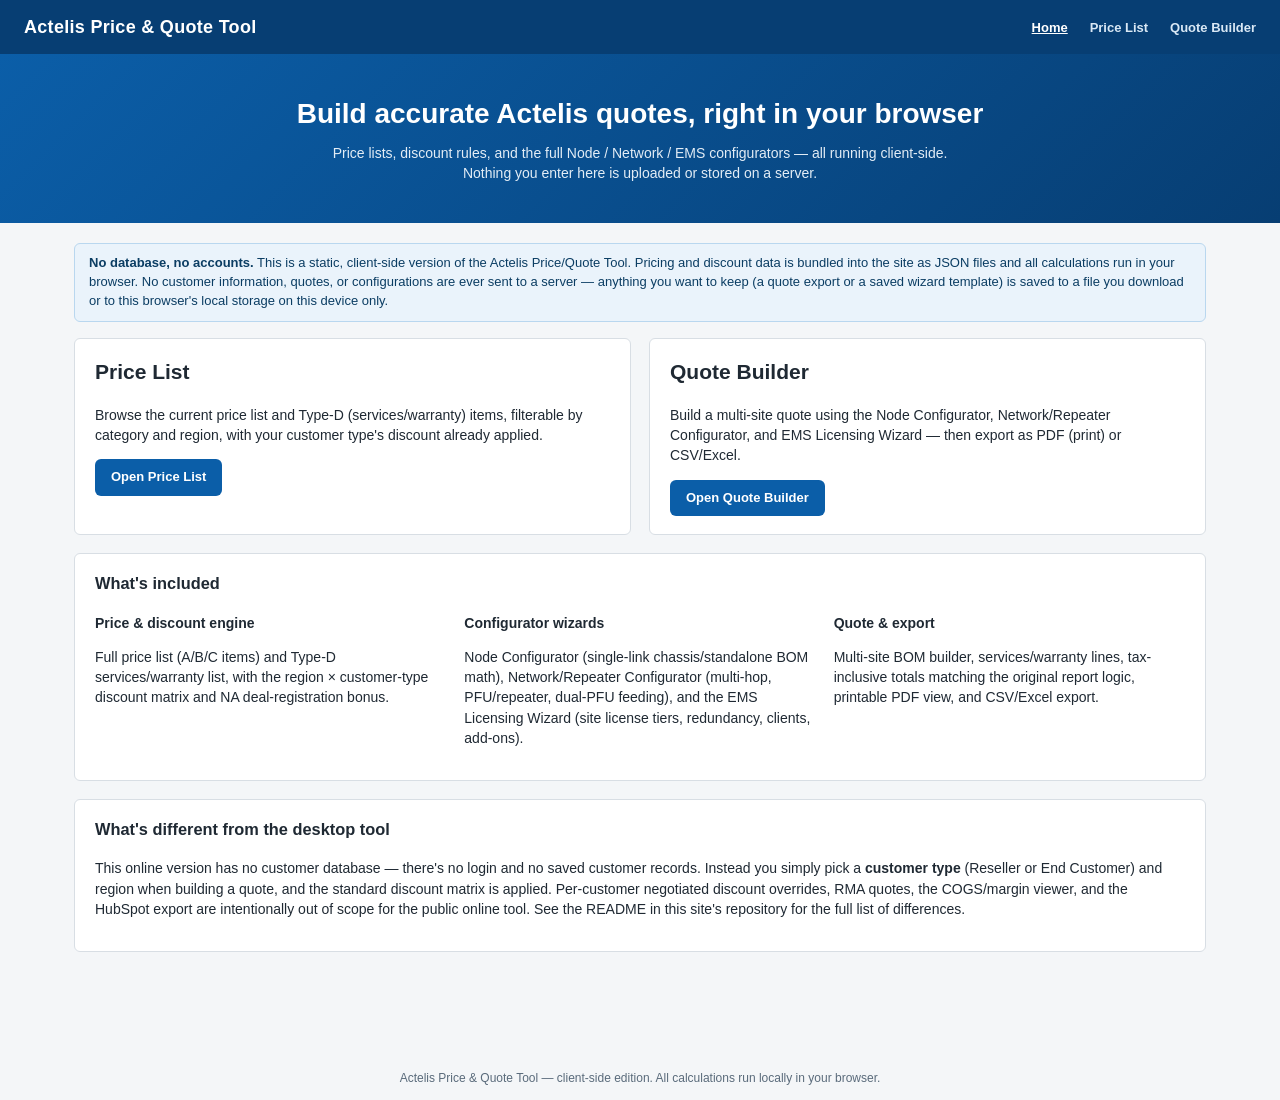
==== index.html @ 44cd61e4 "Initial commit: Actelis online price/quote tool" ====
<!DOCTYPE html>
<html lang="en">
<head>
<meta charset="UTF-8">
<meta name="viewport" content="width=device-width, initial-scale=1.0">
<title>Actelis Price &amp; Quote Tool — Online</title>
<link rel="stylesheet" href="css/style.css">
</head>
<body>

<header class="site-header">
  <a class="brand" href="index.html">Actelis Price &amp; Quote Tool</a>
  <nav>
    <a href="index.html" class="active">Home</a>
    <a href="price-list.html">Price List</a>
    <a href="quote-builder.html">Quote Builder</a>
  </nav>
</header>

<div class="hero">
  <h1>Build accurate Actelis quotes, right in your browser</h1>
  <p>Price lists, discount rules, and the full Node / Network / EMS configurators —
     all running client-side. Nothing you enter here is uploaded or stored on a server.</p>
</div>

<div class="container">

  <div class="notice info">
    <strong>No database, no accounts.</strong> This is a static, client-side version of the
    Actelis Price/Quote Tool. Pricing and discount data is bundled into the site as JSON files
    and all calculations run in your browser. No customer information, quotes, or configurations
    are ever sent to a server — anything you want to keep (a quote export or a saved wizard
    template) is saved to a file you download or to this browser's local storage on this device only.
  </div>

  <div class="grid grid-2">
    <div class="card">
      <h2>Price List</h2>
      <p>Browse the current price list and Type-D (services/warranty) items, filterable by
         category and region, with your customer type's discount already applied.</p>
      <a class="btn" href="price-list.html">Open Price List</a>
    </div>
    <div class="card">
      <h2>Quote Builder</h2>
      <p>Build a multi-site quote using the Node Configurator, Network/Repeater Configurator,
         and EMS Licensing Wizard — then export as PDF (print) or CSV/Excel.</p>
      <a class="btn" href="quote-builder.html">Open Quote Builder</a>
    </div>
  </div>

  <div class="card">
    <h3>What's included</h3>
    <div class="grid grid-3">
      <div>
        <strong>Price &amp; discount engine</strong>
        <p>Full price list (A/B/C items) and Type-D services/warranty list, with the
           region &times; customer-type discount matrix and NA deal-registration bonus.</p>
      </div>
      <div>
        <strong>Configurator wizards</strong>
        <p>Node Configurator (single-link chassis/standalone BOM math), Network/Repeater
           Configurator (multi-hop, PFU/repeater, dual-PFU feeding), and the EMS Licensing
           Wizard (site license tiers, redundancy, clients, add-ons).</p>
      </div>
      <div>
        <strong>Quote &amp; export</strong>
        <p>Multi-site BOM builder, services/warranty lines, tax-inclusive totals matching
           the original report logic, printable PDF view, and CSV/Excel export.</p>
      </div>
    </div>
  </div>

  <div class="card">
    <h3>What's different from the desktop tool</h3>
    <p>This online version has no customer database — there's no login and no saved customer
       records. Instead you simply pick a <strong>customer type</strong> (Reseller or End
       Customer) and region when building a quote, and the standard discount matrix is applied.
       Per-customer negotiated discount overrides, RMA quotes, the COGS/margin viewer, and the
       HubSpot export are intentionally out of scope for the public online tool. See the
       README in this site's repository for the full list of differences.</p>
  </div>

</div>

<p class="footer-note">Actelis Price &amp; Quote Tool — client-side edition. All calculations run locally in your browser.</p>

</body>
</html>
---- css/style.css ----
/* Actelis online Price/Quote Tool — shared styles */

:root {
  --brand: #0b5ea8;
  --brand-dark: #073e73;
  --accent: #e8720c;
  --bg: #f4f6f8;
  --panel: #ffffff;
  --border: #d8dee4;
  --text: #1f2933;
  --text-muted: #5a6b7b;
  --success: #1a7f37;
  --danger: #b3261e;
  --radius: 6px;
}

* { box-sizing: border-box; }

html, body {
  margin: 0;
  padding: 0;
  background: var(--bg);
  color: var(--text);
  font-family: -apple-system, "Segoe UI", Roboto, Helvetica, Arial, sans-serif;
  font-size: 14px;
  line-height: 1.45;
}

a { color: var(--brand); }

.site-header {
  background: var(--brand-dark);
  color: #fff;
  padding: 14px 24px;
  display: flex;
  align-items: center;
  justify-content: space-between;
  flex-wrap: wrap;
  gap: 8px;
}

.site-header .brand {
  font-size: 18px;
  font-weight: 700;
  letter-spacing: 0.3px;
  color: #fff;
  text-decoration: none;
}

.site-header nav a {
  color: #d9e8f5;
  text-decoration: none;
  margin-left: 18px;
  font-weight: 600;
  font-size: 13px;
}

.site-header nav a:hover,
.site-header nav a.active {
  color: #fff;
  text-decoration: underline;
}

.container {
  max-width: 1180px;
  margin: 0 auto;
  padding: 20px 24px 60px;
}

.hero {
  background: linear-gradient(135deg, var(--brand) 0%, var(--brand-dark) 100%);
  color: #fff;
  padding: 40px 24px;
  text-align: center;
}

.hero h1 { margin: 0 0 8px; font-size: 28px; }
.hero p { margin: 0 auto; max-width: 640px; color: #e3edf6; }

.card {
  background: var(--panel);
  border: 1px solid var(--border);
  border-radius: var(--radius);
  padding: 18px 20px;
  margin-bottom: 18px;
}

.card h2, .card h3 { margin-top: 0; }

.grid {
  display: grid;
  gap: 18px;
}

.grid-3 { grid-template-columns: repeat(3, 1fr); }
.grid-2 { grid-template-columns: repeat(2, 1fr); }

@media (max-width: 800px) {
  .grid-3, .grid-2 { grid-template-columns: 1fr; }
}

.btn {
  display: inline-block;
  background: var(--brand);
  color: #fff;
  border: none;
  padding: 9px 16px;
  border-radius: var(--radius);
  font-weight: 600;
  font-size: 13px;
  cursor: pointer;
  text-decoration: none;
}

.btn:hover { background: var(--brand-dark); }
.btn.secondary { background: #fff; color: var(--brand); border: 1px solid var(--brand); }
.btn.secondary:hover { background: #eef5fb; }
.btn.danger { background: #fff; color: var(--danger); border: 1px solid var(--danger); }
.btn.danger:hover { background: #fdecea; }
.btn.small { padding: 5px 10px; font-size: 12px; }
.btn:disabled { opacity: 0.5; cursor: not-allowed; }

label { display: block; font-weight: 600; font-size: 12px; margin-bottom: 4px; color: var(--text-muted); }

input[type=text], input[type=number], input[type=date], select, textarea {
  width: 100%;
  padding: 7px 9px;
  border: 1px solid var(--border);
  border-radius: var(--radius);
  font-size: 13px;
  background: #fff;
  color: var(--text);
}

textarea { resize: vertical; min-height: 60px; }

.field { margin-bottom: 12px; }

.checkbox-field { display: flex; align-items: center; gap: 8px; margin-bottom: 12px; }
.checkbox-field input { width: auto; }
.checkbox-field label { margin: 0; }

table { width: 100%; border-collapse: collapse; font-size: 13px; }
th, td { text-align: left; padding: 7px 8px; border-bottom: 1px solid var(--border); }
th { background: #eef3f7; font-size: 12px; text-transform: uppercase; letter-spacing: 0.3px; color: var(--text-muted); }
td.num, th.num { text-align: right; font-variant-numeric: tabular-nums; }
tr.subtotal-row td { font-weight: 700; background: #f8fafb; }
tr.grand-total td { font-weight: 700; background: #eaf3ea; font-size: 15px; }

.tabs { display: flex; gap: 4px; flex-wrap: wrap; margin-bottom: 12px; border-bottom: 2px solid var(--border); }
.tab-btn {
  background: none; border: none; padding: 8px 14px; cursor: pointer;
  font-weight: 600; color: var(--text-muted); border-bottom: 2px solid transparent; margin-bottom: -2px;
}
.tab-btn.active { color: var(--brand); border-bottom-color: var(--brand); }

.badge {
  display: inline-block; padding: 2px 8px; border-radius: 999px; font-size: 11px; font-weight: 700;
  background: #eef5fb; color: var(--brand);
}
.badge.local {
  background: #fff4e5; color: #8a5300;
}

.notice {
  background: #fff8e1; border: 1px solid #f3d98b; color: #6b5000;
  padding: 10px 14px; border-radius: var(--radius); font-size: 13px; margin-bottom: 16px;
}

.notice.info { background: #eaf3fb; border-color: #b9d7ef; color: #0b3d63; }

.two-col { display: grid; grid-template-columns: 1fr 1fr; gap: 16px; }
@media (max-width: 800px) { .two-col { grid-template-columns: 1fr; } }

.wizard-section { border-top: 1px dashed var(--border); margin-top: 16px; padding-top: 16px; }

.actions-row { display: flex; gap: 10px; flex-wrap: wrap; margin-top: 14px; }

.site-tabs { display: flex; gap: 6px; flex-wrap: wrap; align-items: center; margin-bottom: 14px; }
.site-tab {
  padding: 6px 12px; border-radius: 999px; border: 1px solid var(--border); background: #fff;
  cursor: pointer; font-size: 13px; font-weight: 600; color: var(--text-muted);
}
.site-tab.active { background: var(--brand); color: #fff; border-color: var(--brand); }

.search-bar { display: flex; gap: 10px; margin-bottom: 14px; }
.search-bar input { flex: 1; }

.footer-note {
  text-align: center; color: var(--text-muted); font-size: 12px; margin-top: 40px;
}

/* Print / PDF view */
#print-area { display: none; }

@media print {
  .site-header, .container > *:not(#print-area-wrapper), .no-print { display: none !important; }
  #print-area-wrapper { display: block !important; }
  #print-area { display: block !important; }
  body { background: #fff; }
  .print-header h1 { margin: 0; font-size: 20px; color: var(--brand-dark); }
  .print-header h2 { margin: 0 0 12px; font-size: 15px; color: var(--text-muted); font-weight: 600; }
  table.print-meta td { border: none; padding: 2px 8px 2px 0; font-size: 12px; }
  table.print-meta td:nth-child(1), table.print-meta td:nth-child(3) { color: var(--text-muted); font-weight: 600; }
  .print-site-title { margin: 18px 0 6px; font-size: 14px; color: var(--brand-dark); border-bottom: 1px solid var(--border); padding-bottom: 4px; }
  table.print-table { width: 100%; border-collapse: collapse; font-size: 11.5px; }
  table.print-table th, table.print-table td { border-bottom: 1px solid #ccc; padding: 4px 6px; }
  table.print-table td.num, table.print-table th.num { text-align: right; }
  tr.print-subtotal td { font-weight: 700; }
  table.print-totals { margin-top: 14px; width: 320px; margin-left: auto; font-size: 12.5px; }
  table.print-totals td { padding: 3px 6px; }
  tr.print-grand-total td { font-weight: 700; font-size: 14px; border-top: 2px solid var(--text); }
  .print-comments { margin-top: 16px; font-size: 12px; }
  .print-footer { margin-top: 24px; font-size: 10px; color: var(--text-muted); border-top: 1px solid var(--border); padding-top: 8px; }
}
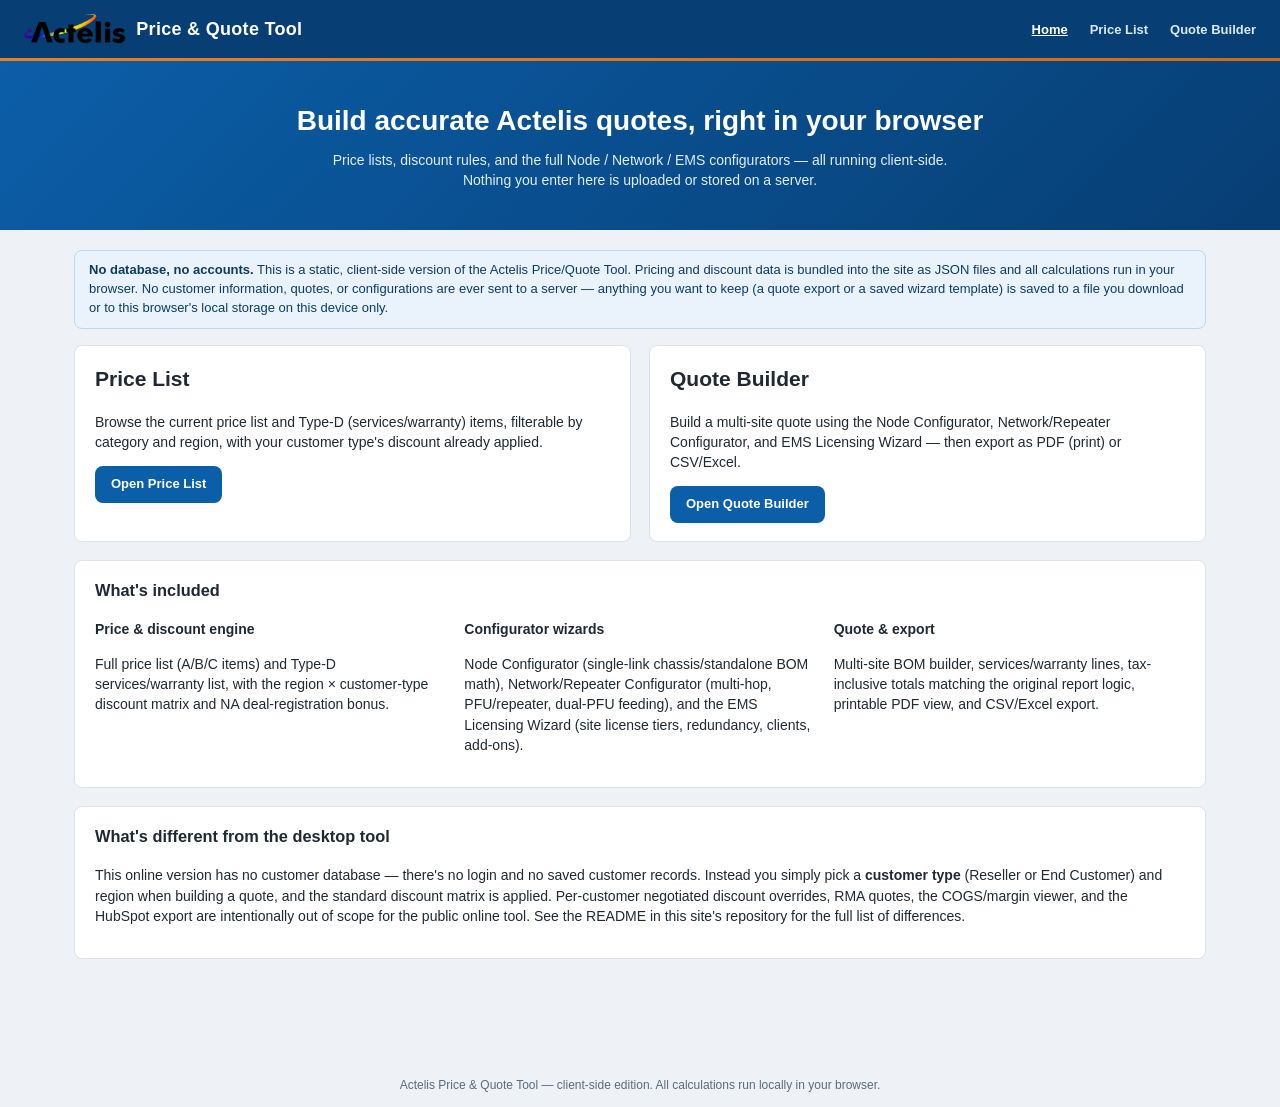
==== commit 728d4185: "Redesign UI, add PDF/Excel round-trip, Admin price/replacements managers" ====
--- a/index.html
+++ b/index.html
@@ -9,13 +9,14 @@
 <body>
 
 <header class="site-header">
-  <a class="brand" href="index.html">Actelis Price &amp; Quote Tool</a>
+  <a class="brand brand-row" href="index.html"><img src="assets/actelis-logo-small.png" alt="Actelis"><span>Price &amp; Quote Tool</span></a>
   <nav>
     <a href="index.html" class="active">Home</a>
     <a href="price-list.html">Price List</a>
     <a href="quote-builder.html">Quote Builder</a>
   </nav>
 </header>
+<div class="topbar-accent"></div>
 
 <div class="hero">
   <h1>Build accurate Actelis quotes, right in your browser</h1>
--- a/css/style.css
+++ b/css/style.css
@@ -1,17 +1,28 @@
-/* Actelis online Price/Quote Tool — shared styles */
+/* Actelis online Price/Quote Tool — shared styles
+ * Visual language: white top bar with the Actelis logo, a thin orange accent
+ * rule, light blue-grey page background, dark-navy panel headers/badges and
+ * an orange accent for primary calls to action — matching the internal
+ * reference build of this tool.
+ */
 
 :root {
+  --navy: #101f3c;
+  --navy-2: #16294a;
   --brand: #0b5ea8;
   --brand-dark: #073e73;
-  --accent: #e8720c;
-  --bg: #f4f6f8;
+  --accent: #ee7d1f;
+  --accent-dark: #d5690f;
+  --green: #1a9c53;
+  --green-dark: #147a41;
+  --bg: #eef2f7;
   --panel: #ffffff;
-  --border: #d8dee4;
+  --border: #dbe2ea;
   --text: #1f2933;
   --text-muted: #5a6b7b;
+  --text-faint: #93a1b0;
   --success: #1a7f37;
   --danger: #b3261e;
-  --radius: 6px;
+  --radius: 8px;
 }
 
 * { box-sizing: border-box; }
@@ -28,6 +39,28 @@
 
 a { color: var(--brand); }
 
+/* ------------------------------------------------------------------ */
+/* Top bar                                                             */
+/* ------------------------------------------------------------------ */
+.topbar {
+  background: #fff;
+  border-bottom: 1px solid var(--border);
+  padding: 10px 24px;
+  display: flex;
+  align-items: center;
+  justify-content: space-between;
+  flex-wrap: wrap;
+  gap: 12px;
+}
+.topbar-left { display: flex; align-items: center; gap: 16px; }
+.topbar-logo { height: 34px; display: block; }
+.topbar-title-row { display: flex; align-items: baseline; gap: 8px; }
+.topbar-title strong { font-size: 16px; color: var(--text); }
+.topbar-subtitle { font-size: 11px; color: var(--text-faint); margin: 1px 0 4px; }
+.topbar-right { display: flex; align-items: center; gap: 6px; flex-wrap: wrap; }
+.topbar-accent { height: 3px; background: linear-gradient(90deg, var(--accent), var(--accent-dark)); }
+
+/* legacy simple header, still used by the old-style pages */
 .site-header {
   background: var(--brand-dark);
   color: #fff;
@@ -38,34 +71,14 @@
   flex-wrap: wrap;
   gap: 8px;
 }
-
-.site-header .brand {
-  font-size: 18px;
-  font-weight: 700;
-  letter-spacing: 0.3px;
-  color: #fff;
-  text-decoration: none;
-}
-
-.site-header nav a {
-  color: #d9e8f5;
-  text-decoration: none;
-  margin-left: 18px;
-  font-weight: 600;
-  font-size: 13px;
-}
-
-.site-header nav a:hover,
-.site-header nav a.active {
-  color: #fff;
-  text-decoration: underline;
-}
-
-.container {
-  max-width: 1180px;
-  margin: 0 auto;
-  padding: 20px 24px 60px;
-}
+.site-header .brand { font-size: 18px; font-weight: 700; letter-spacing: 0.3px; color: #fff; text-decoration: none; }
+.site-header .brand-row { display: flex; align-items: center; gap: 10px; }
+.site-header .brand-row img { height: 30px; }
+.site-header nav a { color: #d9e8f5; text-decoration: none; margin-left: 18px; font-weight: 600; font-size: 13px; }
+.site-header nav a:hover, .site-header nav a.active { color: #fff; text-decoration: underline; }
+
+.container { max-width: 1180px; margin: 0 auto; padding: 20px 24px 60px; }
+.container-wide { max-width: 1400px; margin: 0 auto; padding: 20px 24px 60px; }
 
 .hero {
   background: linear-gradient(135deg, var(--brand) 0%, var(--brand-dark) 100%);
@@ -73,9 +86,24 @@
   padding: 40px 24px;
   text-align: center;
 }
-
 .hero h1 { margin: 0 0 8px; font-size: 28px; }
 .hero p { margin: 0 auto; max-width: 640px; color: #e3edf6; }
+
+/* ------------------------------------------------------------------ */
+/* Two-column page layout (Quote Builder)                              */
+/* ------------------------------------------------------------------ */
+.page-grid {
+  display: grid;
+  grid-template-columns: 1fr 320px;
+  gap: 18px;
+  align-items: start;
+}
+.col-main { min-width: 0; }
+.col-side { position: sticky; top: 14px; display: flex; flex-direction: column; gap: 18px; }
+@media (max-width: 980px) {
+  .page-grid { grid-template-columns: 1fr; }
+  .col-side { position: static; }
+}
 
 .card {
   background: var(--panel);
@@ -84,23 +112,23 @@
   padding: 18px 20px;
   margin-bottom: 18px;
 }
-
 .card h2, .card h3 { margin-top: 0; }
-
-.grid {
-  display: grid;
-  gap: 18px;
-}
-
+.card-title { font-size: 15px; margin: 0 0 14px; display: flex; align-items: center; gap: 8px; }
+.card-title-row { display: flex; align-items: center; justify-content: space-between; flex-wrap: wrap; gap: 10px; margin-bottom: 12px; }
+.card-title-row .card-title { margin-bottom: 0; }
+
+.grid { display: grid; gap: 14px 18px; }
 .grid-3 { grid-template-columns: repeat(3, 1fr); }
 .grid-2 { grid-template-columns: repeat(2, 1fr); }
-
+.grid-4 { grid-template-columns: repeat(4, 1fr); }
 @media (max-width: 800px) {
-  .grid-3, .grid-2 { grid-template-columns: 1fr; }
+  .grid-3, .grid-2, .grid-4 { grid-template-columns: 1fr; }
 }
 
 .btn {
-  display: inline-block;
+  display: inline-flex;
+  align-items: center;
+  gap: 6px;
   background: var(--brand);
   color: #fff;
   border: none;
@@ -111,18 +139,30 @@
   cursor: pointer;
   text-decoration: none;
 }
-
 .btn:hover { background: var(--brand-dark); }
 .btn.secondary { background: #fff; color: var(--brand); border: 1px solid var(--brand); }
 .btn.secondary:hover { background: #eef5fb; }
 .btn.danger { background: #fff; color: var(--danger); border: 1px solid var(--danger); }
 .btn.danger:hover { background: #fdecea; }
 .btn.small { padding: 5px 10px; font-size: 12px; }
+.btn.tiny { padding: 3px 9px; font-size: 11px; }
+.btn.full { width: 100%; justify-content: center; margin-top: 10px; }
 .btn:disabled { opacity: 0.5; cursor: not-allowed; }
-
-label { display: block; font-weight: 600; font-size: 12px; margin-bottom: 4px; color: var(--text-muted); }
-
-input[type=text], input[type=number], input[type=date], select, textarea {
+.btn.accent { background: var(--accent); }
+.btn.accent:hover { background: var(--accent-dark); }
+.btn.green { background: var(--green); }
+.btn.green:hover { background: var(--green-dark); }
+.btn.outline { background: #fff; color: var(--text); border: 1px solid var(--border); }
+.btn.outline:hover { background: #f5f7fa; }
+.btn.outline.tiny { color: var(--text-muted); font-weight: 700; }
+.btn.link { background: none; color: var(--brand); border: none; padding: 6px 8px; font-weight: 600; }
+.btn.link:hover { text-decoration: underline; background: none; }
+.btn.link.muted { color: var(--text-faint); cursor: default; }
+.btn.link.muted:hover { text-decoration: none; }
+
+label { display: block; font-weight: 700; font-size: 11px; margin-bottom: 4px; color: var(--text-muted); text-transform: uppercase; letter-spacing: 0.4px; }
+
+input[type=text], input[type=number], input[type=date], input[type=email], select, textarea {
   width: 100%;
   padding: 7px 9px;
   border: 1px solid var(--border);
@@ -131,43 +171,48 @@
   background: #fff;
   color: var(--text);
 }
-
-textarea { resize: vertical; min-height: 60px; }
+input::placeholder, textarea::placeholder { color: var(--text-faint); font-style: italic; }
+
+textarea { resize: vertical; min-height: 50px; }
 
 .field { margin-bottom: 12px; }
 
 .checkbox-field { display: flex; align-items: center; gap: 8px; margin-bottom: 12px; }
 .checkbox-field input { width: auto; }
-.checkbox-field label { margin: 0; }
+.checkbox-field label { margin: 0; text-transform: none; font-weight: 500; }
+
+/* Toggle switches */
+.toggle-row { display: flex; align-items: center; gap: 10px; margin-bottom: 12px; font-size: 13px; }
+.switch { position: relative; display: inline-block; width: 38px; height: 21px; flex: none; }
+.switch input { opacity: 0; width: 0; height: 0; }
+.switch .slider { position: absolute; cursor: pointer; inset: 0; background: #ccd3db; border-radius: 999px; transition: .15s; }
+.switch .slider::before { content: ""; position: absolute; height: 15px; width: 15px; left: 3px; top: 3px; background: #fff; border-radius: 50%; transition: .15s; box-shadow: 0 1px 2px rgba(0,0,0,.3); }
+.switch input:checked + .slider { background: var(--accent); }
+.switch input:checked + .slider::before { transform: translateX(17px); }
 
 table { width: 100%; border-collapse: collapse; font-size: 13px; }
 th, td { text-align: left; padding: 7px 8px; border-bottom: 1px solid var(--border); }
-th { background: #eef3f7; font-size: 12px; text-transform: uppercase; letter-spacing: 0.3px; color: var(--text-muted); }
+th { background: #eef3f7; font-size: 11px; text-transform: uppercase; letter-spacing: 0.3px; color: var(--text-muted); }
 td.num, th.num { text-align: right; font-variant-numeric: tabular-nums; }
 tr.subtotal-row td { font-weight: 700; background: #f8fafb; }
 tr.grand-total td { font-weight: 700; background: #eaf3ea; font-size: 15px; }
+tr.replaced-row td { background: #fff4e5; }
 
 .tabs { display: flex; gap: 4px; flex-wrap: wrap; margin-bottom: 12px; border-bottom: 2px solid var(--border); }
-.tab-btn {
-  background: none; border: none; padding: 8px 14px; cursor: pointer;
-  font-weight: 600; color: var(--text-muted); border-bottom: 2px solid transparent; margin-bottom: -2px;
-}
+.tab-btn { background: none; border: none; padding: 8px 14px; cursor: pointer; font-weight: 600; color: var(--text-muted); border-bottom: 2px solid transparent; margin-bottom: -2px; }
 .tab-btn.active { color: var(--brand); border-bottom-color: var(--brand); }
 
-.badge {
-  display: inline-block; padding: 2px 8px; border-radius: 999px; font-size: 11px; font-weight: 700;
-  background: #eef5fb; color: var(--brand);
-}
-.badge.local {
-  background: #fff4e5; color: #8a5300;
-}
-
-.notice {
-  background: #fff8e1; border: 1px solid #f3d98b; color: #6b5000;
-  padding: 10px 14px; border-radius: var(--radius); font-size: 13px; margin-bottom: 16px;
-}
-
+/* Pill tabs (Hardware / Services on the Line Items card) */
+.pill-tabs { display: flex; gap: 4px; background: #eef1f5; border-radius: 999px; padding: 3px; }
+.pill-tab { background: none; border: none; padding: 6px 14px; border-radius: 999px; cursor: pointer; font-weight: 700; font-size: 12px; color: var(--text-muted); }
+.pill-tab.active { background: var(--navy); color: #fff; }
+
+.badge { display: inline-block; padding: 2px 8px; border-radius: 999px; font-size: 11px; font-weight: 700; background: #eef5fb; color: var(--brand); }
+.badge.local { background: #fff4e5; color: #8a5300; }
+
+.notice { background: #fff8e1; border: 1px solid #f3d98b; color: #6b5000; padding: 10px 14px; border-radius: var(--radius); font-size: 13px; margin-bottom: 16px; }
 .notice.info { background: #eaf3fb; border-color: #b9d7ef; color: #0b3d63; }
+.notice.success { background: #eaf7ee; border-color: #b9e4c6; color: #0d5a2c; }
 
 .two-col { display: grid; grid-template-columns: 1fr 1fr; gap: 16px; }
 @media (max-width: 800px) { .two-col { grid-template-columns: 1fr; } }
@@ -177,24 +222,133 @@
 .actions-row { display: flex; gap: 10px; flex-wrap: wrap; margin-top: 14px; }
 
 .site-tabs { display: flex; gap: 6px; flex-wrap: wrap; align-items: center; margin-bottom: 14px; }
-.site-tab {
-  padding: 6px 12px; border-radius: 999px; border: 1px solid var(--border); background: #fff;
-  cursor: pointer; font-size: 13px; font-weight: 600; color: var(--text-muted);
-}
+.site-tab { padding: 6px 12px; border-radius: 999px; border: 1px solid var(--border); background: #fff; cursor: pointer; font-size: 13px; font-weight: 600; color: var(--text-muted); }
 .site-tab.active { background: var(--brand); color: #fff; border-color: var(--brand); }
 
 .search-bar { display: flex; gap: 10px; margin-bottom: 14px; }
 .search-bar input { flex: 1; }
 
-.footer-note {
-  text-align: center; color: var(--text-muted); font-size: 12px; margin-top: 40px;
-}
-
-/* Print / PDF view */
+/* Big catalog search bar with a live dropdown of results */
+.search-bar-lg { position: relative; margin-bottom: 16px; }
+.search-bar-lg input { padding: 11px 14px; font-size: 14px; }
+.search-results {
+  position: absolute; z-index: 20; top: calc(100% + 4px); left: 0; right: 0;
+  background: #fff; border: 1px solid var(--border); border-radius: var(--radius);
+  max-height: 320px; overflow-y: auto; box-shadow: 0 8px 24px rgba(16,31,60,.12); display: none;
+}
+.search-results.open { display: block; }
+.search-result-row { display: flex; justify-content: space-between; gap: 10px; padding: 9px 14px; cursor: pointer; border-bottom: 1px solid var(--border); }
+.search-result-row:last-child { border-bottom: none; }
+.search-result-row:hover { background: #eef5fb; }
+.search-result-main { min-width: 0; }
+.search-result-pn { font-weight: 700; font-size: 12.5px; }
+.search-result-desc { color: var(--text-muted); font-size: 12px; overflow: hidden; text-overflow: ellipsis; white-space: nowrap; }
+.search-result-price { font-weight: 700; font-size: 12.5px; white-space: nowrap; }
+.search-result-empty { padding: 14px; color: var(--text-muted); font-size: 13px; text-align: center; }
+
+/* Launcher cards (Search the Catalog / configurator wizards) */
+.launcher-grid { display: grid; grid-template-columns: repeat(auto-fit, minmax(220px, 1fr)); gap: 14px; margin-bottom: 16px; }
+.launcher-card { border-radius: var(--radius); padding: 18px 16px; text-align: center; border: 1px solid var(--border); }
+.launcher-card.light { background: #f7f9fb; cursor: default; }
+.launcher-card.dark { background: var(--navy); color: #fff; border-color: var(--navy); }
+.launcher-icon { font-size: 26px; margin-bottom: 8px; }
+.launcher-icon.accent { color: var(--accent); }
+.launcher-title { font-weight: 700; margin-bottom: 6px; }
+.launcher-card.dark .launcher-title { color: var(--accent); }
+.launcher-desc { font-size: 12px; color: var(--text-muted); line-height: 1.4; margin-bottom: 12px; }
+.launcher-card.dark .launcher-desc { color: #cfd8e6; }
+.launcher-launch { width: 100%; justify-content: center; }
+
+.custom-add-row { display: flex; align-items: center; justify-content: space-between; gap: 10px; padding: 10px 4px; border-top: 1px dashed var(--border); font-size: 13px; color: var(--text-muted); }
+.custom-add-form { background: #f7f9fb; border: 1px solid var(--border); border-radius: var(--radius); padding: 14px; margin-bottom: 14px; }
+
+/* Financial options */
+.fin-options .fin-option { display: flex; align-items: center; gap: 12px; border: 1px solid var(--border); border-radius: var(--radius); padding: 12px 14px; background: #f7f9fb; }
+.fin-title { font-weight: 700; font-size: 13px; }
+.fin-sub { font-size: 12px; color: var(--text-muted); }
+
+/* Quote summary sidebar */
+.summary-card { padding: 0; overflow: hidden; }
+.summary-header { background: var(--navy); color: #fff; padding: 12px 16px; display: flex; align-items: center; justify-content: space-between; font-weight: 700; font-size: 12px; letter-spacing: 0.4px; }
+.summary-badge { background: rgba(255,255,255,.12); padding: 2px 9px; border-radius: 999px; font-size: 10.5px; font-weight: 700; }
+.summary-body { padding: 16px; }
+.summary-customer { font-style: italic; color: var(--text-faint); font-size: 12.5px; margin-bottom: 10px; }
+.summary-row { display: flex; justify-content: space-between; font-size: 12.5px; padding: 4px 0; color: var(--text-muted); }
+.summary-row span:last-child { font-weight: 700; color: var(--text); }
+.summary-divider { border-top: 1px solid var(--border); margin: 10px 0; }
+.summary-grand { display: flex; justify-content: space-between; align-items: baseline; font-weight: 700; margin-bottom: 4px; }
+.summary-grand span:last-child { font-size: 22px; color: var(--accent); }
+
+.quote-info-card h3 { font-size: 12px; text-transform: uppercase; letter-spacing: 0.4px; color: var(--text-muted); margin-bottom: 10px; }
+.qi-row { display: flex; justify-content: space-between; font-size: 12.5px; padding: 4px 0; color: var(--text-muted); }
+.qi-row span:last-child { font-weight: 700; color: var(--text); }
+
+.footer-note { text-align: center; color: var(--text-muted); font-size: 12px; margin-top: 40px; }
+
+/* ------------------------------------------------------------------ */
+/* Modals (wizards + admin tools)                                      */
+/* ------------------------------------------------------------------ */
+.modal-overlay {
+  position: fixed; inset: 0; background: rgba(16,31,60,.55);
+  display: none; align-items: flex-start; justify-content: center;
+  padding: 40px 16px; z-index: 100; overflow-y: auto;
+}
+.modal-overlay.open { display: flex; }
+.modal {
+  background: #fff; border-radius: 10px; width: 100%; max-width: 780px;
+  box-shadow: 0 20px 60px rgba(0,0,0,.3); overflow: hidden;
+}
+.modal.modal-wide { max-width: 980px; }
+.modal-header { background: var(--navy); color: #fff; padding: 16px 22px; display: flex; align-items: flex-start; justify-content: space-between; gap: 14px; }
+.modal-header h2 { margin: 0; font-size: 16px; color: var(--accent); }
+.modal-header p { margin: 4px 0 0; font-size: 12px; color: #cfd8e6; }
+.modal-header p code { background: rgba(255,255,255,.12); padding: 1px 5px; border-radius: 4px; }
+.modal-close { background: none; border: none; color: #fff; font-size: 20px; cursor: pointer; line-height: 1; padding: 2px 4px; }
+.modal-body { padding: 20px 22px; max-height: 70vh; overflow-y: auto; }
+.modal-footer { padding: 14px 22px; border-top: 1px solid var(--border); display: flex; justify-content: space-between; gap: 10px; }
+
+/* Admin step indicator */
+.step-indicator { display: flex; align-items: center; gap: 10px; padding: 14px 22px; border-bottom: 1px solid var(--border); flex-wrap: wrap; }
+.step-item { display: flex; align-items: center; gap: 6px; font-size: 12px; font-weight: 700; color: var(--text-faint); }
+.step-item .step-num { color: var(--text-faint); font-size: 10px; display: block; font-weight: 700; text-transform: uppercase; }
+.step-item.active { color: var(--brand); }
+.step-item.active .step-num { color: var(--brand); }
+.step-item.done { color: var(--success); }
+.step-sep { color: var(--border); }
+
+.admin-tabs { display: flex; gap: 8px; margin-bottom: 16px; }
+.admin-tab { flex: 1; padding: 10px; border-radius: var(--radius); border: 1px solid var(--border); background: #f7f9fb; font-weight: 700; font-size: 12.5px; cursor: pointer; color: var(--text-muted); }
+.admin-tab.active { background: var(--navy); color: #fff; border-color: var(--navy); }
+
+.dropzone {
+  border: 2px dashed var(--border); border-radius: var(--radius); padding: 40px 20px; text-align: center;
+  background: #fafbfc; cursor: pointer; margin-bottom: 16px;
+}
+.dropzone.dragover { background: #eef5fb; border-color: var(--brand); }
+.dropzone-icon { font-size: 32px; margin-bottom: 8px; }
+.dropzone-title { font-weight: 700; margin-bottom: 4px; }
+.dropzone-sub { font-size: 12px; color: var(--text-muted); }
+
+.diff-table { font-size: 12.5px; }
+.diff-added td { background: #eaf7ee; }
+.diff-changed td { background: #fff8e1; }
+.diff-removed td { background: #fdecea; text-decoration: line-through; color: var(--text-faint); }
+.diff-summary { display: flex; gap: 16px; margin-bottom: 14px; flex-wrap: wrap; }
+.diff-chip { padding: 6px 12px; border-radius: 999px; font-weight: 700; font-size: 12px; }
+.diff-chip.added { background: #eaf7ee; color: #0d5a2c; }
+.diff-chip.changed { background: #fff8e1; color: #6b5000; }
+.diff-chip.removed { background: #fdecea; color: #7a1610; }
+.diff-chip.unchanged { background: #eef1f5; color: var(--text-muted); }
+
+.footer-note { text-align: center; color: var(--text-muted); font-size: 12px; margin-top: 40px; }
+
+/* Print / PDF fallback view (legacy "Print" flow, kept as a secondary option) */
 #print-area { display: none; }
+.no-print-hide { }
 
 @media print {
-  .site-header, .container > *:not(#print-area-wrapper), .no-print { display: none !important; }
+  .topbar, .topbar-accent, .site-header, .col-side, .modal-overlay,
+  .container-wide > *:not(#print-area-wrapper), .no-print { display: none !important; }
   #print-area-wrapper { display: block !important; }
   #print-area { display: block !important; }
   body { background: #fff; }
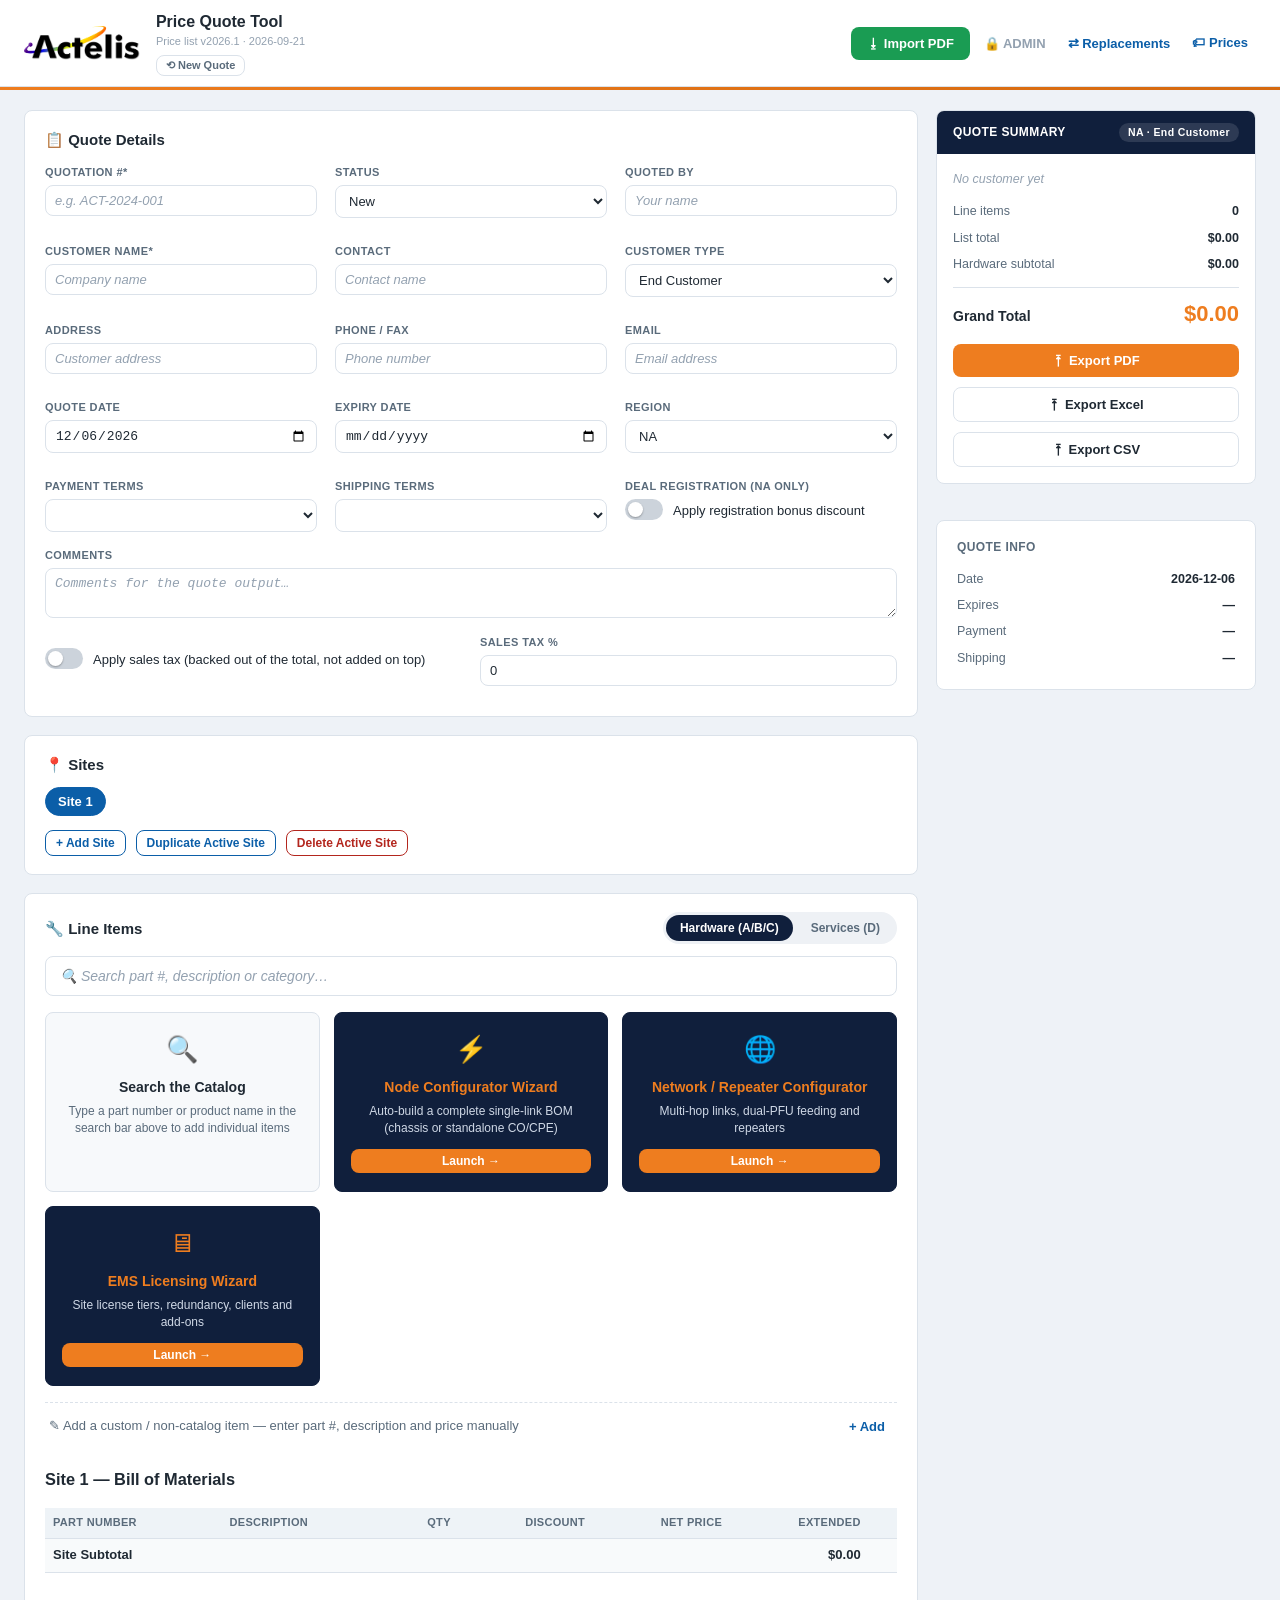
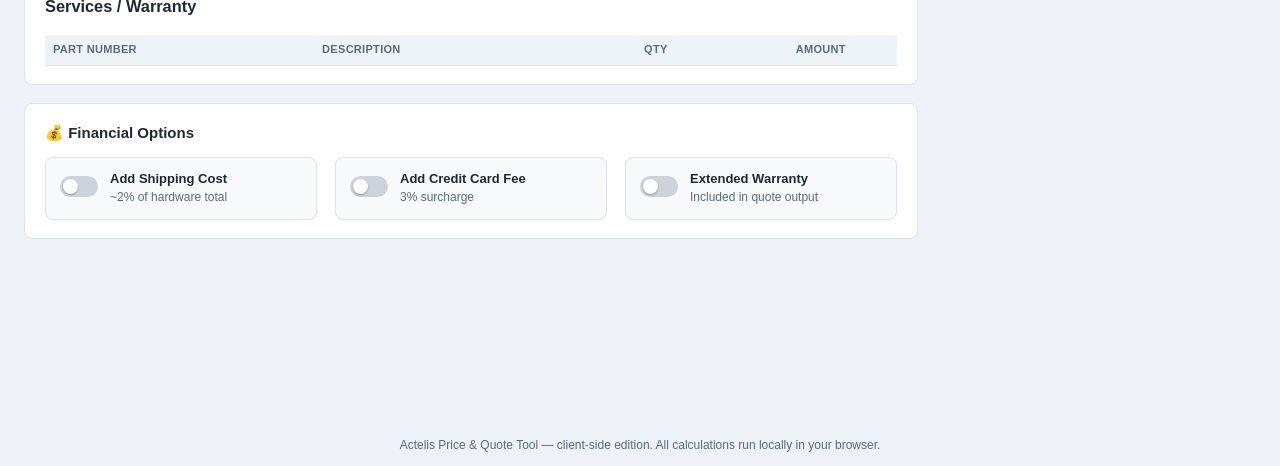
==== commit ce835268: "Make Quote Builder the main page (index.html); filter wizard accessories/regions; add per-line disco" ====
--- a/index.html
+++ b/index.html
@@ -3,87 +3,337 @@
 <head>
 <meta charset="UTF-8">
 <meta name="viewport" content="width=device-width, initial-scale=1.0">
-<title>Actelis Price &amp; Quote Tool — Online</title>
+<title>Actelis Price &amp; Quote Tool</title>
 <link rel="stylesheet" href="css/style.css">
 </head>
 <body>
 
-<header class="site-header">
-  <a class="brand brand-row" href="index.html"><img src="assets/actelis-logo-small.png" alt="Actelis"><span>Price &amp; Quote Tool</span></a>
-  <nav>
-    <a href="index.html" class="active">Home</a>
-    <a href="price-list.html">Price List</a>
-    <a href="quote-builder.html">Quote Builder</a>
-  </nav>
+<header class="topbar no-print">
+  <div class="topbar-left">
+    <a href="index.html"><img src="assets/actelis-logo.png" alt="Actelis" class="topbar-logo"></a>
+    <div class="topbar-title">
+      <div class="topbar-title-row"><strong>Price Quote Tool</strong></div>
+      <div class="topbar-subtitle" id="priceListMeta">Price list — loading…</div>
+      <button class="btn outline tiny" id="newQuoteBtn" title="Clear the BOM and start a new quote">⟲ New Quote</button>
+    </div>
+  </div>
+  <div class="topbar-right">
+    <input type="file" id="importPdfInput" accept="application/pdf" hidden>
+    <button class="btn green" id="importPdfBtn" title="Import a previously-exported quote PDF">⭳ Import PDF</button>
+    <button class="btn link muted" id="adminNavBtn" title="Admin — Price List Manager">🔒 ADMIN</button>
+    <button class="btn link" id="replacementsNavBtn" title="Manage discontinued-part replacements">⇄ Replacements</button>
+    <a class="btn link" href="price-list.html" title="Browse the full price list">🏷 Prices</a>
+  </div>
 </header>
 <div class="topbar-accent"></div>
 
-<div class="hero">
-  <h1>Build accurate Actelis quotes, right in your browser</h1>
-  <p>Price lists, discount rules, and the full Node / Network / EMS configurators —
-     all running client-side. Nothing you enter here is uploaded or stored on a server.</p>
-</div>
-
-<div class="container">
-
-  <div class="notice info">
-    <strong>No database, no accounts.</strong> This is a static, client-side version of the
-    Actelis Price/Quote Tool. Pricing and discount data is bundled into the site as JSON files
-    and all calculations run in your browser. No customer information, quotes, or configurations
-    are ever sent to a server — anything you want to keep (a quote export or a saved wizard
-    template) is saved to a file you download or to this browser's local storage on this device only.
-  </div>
-
-  <div class="grid grid-2">
-    <div class="card">
-      <h2>Price List</h2>
-      <p>Browse the current price list and Type-D (services/warranty) items, filterable by
-         category and region, with your customer type's discount already applied.</p>
-      <a class="btn" href="price-list.html">Open Price List</a>
-    </div>
-    <div class="card">
-      <h2>Quote Builder</h2>
-      <p>Build a multi-site quote using the Node Configurator, Network/Repeater Configurator,
-         and EMS Licensing Wizard — then export as PDF (print) or CSV/Excel.</p>
-      <a class="btn" href="quote-builder.html">Open Quote Builder</a>
-    </div>
-  </div>
-
-  <div class="card">
-    <h3>What's included</h3>
-    <div class="grid grid-3">
-      <div>
-        <strong>Price &amp; discount engine</strong>
-        <p>Full price list (A/B/C items) and Type-D services/warranty list, with the
-           region &times; customer-type discount matrix and NA deal-registration bonus.</p>
-      </div>
-      <div>
-        <strong>Configurator wizards</strong>
-        <p>Node Configurator (single-link chassis/standalone BOM math), Network/Repeater
-           Configurator (multi-hop, PFU/repeater, dual-PFU feeding), and the EMS Licensing
-           Wizard (site license tiers, redundancy, clients, add-ons).</p>
-      </div>
-      <div>
-        <strong>Quote &amp; export</strong>
-        <p>Multi-site BOM builder, services/warranty lines, tax-inclusive totals matching
-           the original report logic, printable PDF view, and CSV/Excel export.</p>
-      </div>
-    </div>
-  </div>
-
-  <div class="card">
-    <h3>What's different from the desktop tool</h3>
-    <p>This online version has no customer database — there's no login and no saved customer
-       records. Instead you simply pick a <strong>customer type</strong> (Reseller or End
-       Customer) and region when building a quote, and the standard discount matrix is applied.
-       Per-customer negotiated discount overrides, RMA quotes, the COGS/margin viewer, and the
-       HubSpot export are intentionally out of scope for the public online tool. See the
-       README in this site's repository for the full list of differences.</p>
-  </div>
-
-</div>
-
-<p class="footer-note">Actelis Price &amp; Quote Tool — client-side edition. All calculations run locally in your browser.</p>
-
+<div class="page-grid container-wide">
+
+  <div class="col-main">
+
+    <section class="card no-print">
+      <h2 class="card-title">📋 Quote Details</h2>
+      <div class="grid grid-3">
+        <div class="field"><label for="q-quotationNumber">Quotation #*</label><input id="q-quotationNumber" type="text" placeholder="e.g. ACT-2024-001"></div>
+        <div class="field"><label for="q-status">Status</label><select id="q-status"></select></div>
+        <div class="field"><label for="q-quotedBy">Quoted By</label><input id="q-quotedBy" type="text" placeholder="Your name"></div>
+
+        <div class="field"><label for="q-customer">Customer Name*</label><input id="q-customer" type="text" placeholder="Company name"></div>
+        <div class="field"><label for="q-customerContact">Contact</label><input id="q-customerContact" type="text" placeholder="Contact name"></div>
+        <div class="field"><label for="customerType">Customer Type</label><select id="customerType"><option>End Customer</option><option>Reseller</option></select></div>
+
+        <div class="field"><label for="q-address">Address</label><input id="q-address" type="text" placeholder="Customer address"></div>
+        <div class="field"><label for="q-phone">Phone / Fax</label><input id="q-phone" type="text" placeholder="Phone number"></div>
+        <div class="field"><label for="q-email">Email</label><input id="q-email" type="email" placeholder="Email address"></div>
+
+        <div class="field"><label for="q-date">Quote Date</label><input id="q-date" type="date"></div>
+        <div class="field"><label for="q-expirationDate">Expiry Date</label><input id="q-expirationDate" type="date"></div>
+        <div class="field"><label for="region">Region</label><select id="region"></select></div>
+
+        <div class="field"><label for="q-paymentTerms">Payment Terms</label><select id="q-paymentTerms"></select></div>
+        <div class="field"><label for="q-shippingTerms">Shipping Terms</label><select id="q-shippingTerms"></select></div>
+        <div class="field" id="dealRegField">
+          <label for="dealRegistration">Deal Registration (NA only)</label>
+          <div class="toggle-row"><label class="switch"><input type="checkbox" id="dealRegistration"><span class="slider"></span></label><span>Apply registration bonus discount</span></div>
+        </div>
+      </div>
+      <div class="field"><label for="q-comments">Comments</label><textarea id="q-comments" placeholder="Comments for the quote output…"></textarea></div>
+
+      <div class="grid grid-2" style="margin-top:4px">
+        <div class="toggle-row"><label class="switch"><input type="checkbox" id="salesTaxEnabled"><span class="slider"></span></label><span>Apply sales tax (backed out of the total, not added on top)</span></div>
+        <div class="field"><label for="salesTaxPct">Sales Tax %</label><input id="salesTaxPct" type="number" step="0.01" min="0" max="100" value="0"></div>
+      </div>
+    </section>
+
+    <section class="card no-print">
+      <div class="card-title-row"><h2 class="card-title">📍 Sites</h2></div>
+      <div class="site-tabs" id="siteTabs"></div>
+      <div class="actions-row">
+        <button class="btn secondary small" id="addSiteBtn">+ Add Site</button>
+        <button class="btn secondary small" id="dupSiteBtn">Duplicate Active Site</button>
+        <button class="btn danger small" id="delSiteBtn">Delete Active Site</button>
+      </div>
+    </section>
+
+    <section class="card no-print">
+      <div class="card-title-row">
+        <h2 class="card-title">🔧 Line Items</h2>
+        <div class="pill-tabs" id="lineItemTabs">
+          <button class="pill-tab active" data-tab="hardware">Hardware (A/B/C)</button>
+          <button class="pill-tab" data-tab="services">Services (D)</button>
+        </div>
+      </div>
+
+      <div class="search-bar-lg">
+        <input type="text" id="catalogSearch" placeholder="🔍 Search part #, description or category…" autocomplete="off">
+        <div class="search-results" id="catalogSearchResults"></div>
+      </div>
+
+      <div class="launcher-grid" id="hardwareLaunchers">
+        <div class="launcher-card light">
+          <div class="launcher-icon">🔍</div>
+          <div class="launcher-title">Search the Catalog</div>
+          <div class="launcher-desc">Type a part number or product name in the search bar above to add individual items</div>
+        </div>
+        <div class="launcher-card dark">
+          <div class="launcher-icon accent">⚡</div>
+          <div class="launcher-title">Node Configurator Wizard</div>
+          <div class="launcher-desc">Auto-build a complete single-link BOM (chassis or standalone CO/CPE)</div>
+          <button class="btn accent small launcher-launch" data-wizard="node">Launch →</button>
+        </div>
+        <div class="launcher-card dark">
+          <div class="launcher-icon accent">🌐</div>
+          <div class="launcher-title">Network / Repeater Configurator</div>
+          <div class="launcher-desc">Multi-hop links, dual-PFU feeding and repeaters</div>
+          <button class="btn accent small launcher-launch" data-wizard="network">Launch →</button>
+        </div>
+        <div class="launcher-card dark">
+          <div class="launcher-icon accent">🖥</div>
+          <div class="launcher-title">EMS Licensing Wizard</div>
+          <div class="launcher-desc">Site license tiers, redundancy, clients and add-ons</div>
+          <button class="btn accent small launcher-launch" data-wizard="ems">Launch →</button>
+        </div>
+      </div>
+
+      <div class="launcher-grid" id="servicesLaunchers" style="display:none">
+        <div class="launcher-card light" style="grid-column: 1 / -1">
+          <div class="launcher-icon">🔍</div>
+          <div class="launcher-title">Search Services / Warranty</div>
+          <div class="launcher-desc">Type a description in the search bar above to add a service, support plan or warranty line</div>
+        </div>
+      </div>
+
+      <div class="custom-add-row">
+        <span>✎ Add a custom / non-catalog item — enter part #, description and price manually</span>
+        <button class="btn link" id="customAddToggle">+ Add</button>
+      </div>
+      <div class="custom-add-form" id="customAddForm" style="display:none">
+        <div class="grid grid-4">
+          <div class="field"><label for="customPartNumber">Part #</label><input id="customPartNumber" type="text"></div>
+          <div class="field" style="grid-column:span 2"><label for="customDescription">Description</label><input id="customDescription" type="text"></div>
+          <div class="field"><label for="customPrice">Unit Price</label><input id="customPrice" type="number" step="0.01" min="0" value="0"></div>
+        </div>
+        <div class="grid grid-4">
+          <div class="field"><label for="customQty">Qty</label><input id="customQty" type="number" min="1" value="1"></div>
+        </div>
+        <button class="btn secondary small" id="customAddBtn">Add to BOM</button>
+      </div>
+
+      <h3 id="activeSiteLabel" style="margin-top:18px">Site 1 — Bill of Materials</h3>
+      <div style="overflow-x:auto">
+        <table>
+          <thead><tr><th>Part Number</th><th>Description</th><th class="num">Qty</th><th class="num">Discount</th><th class="num">Net Price</th><th class="num">Extended</th><th></th></tr></thead>
+          <tbody id="bomTableBody"></tbody>
+          <tfoot><tr class="subtotal-row"><td colspan="5">Site Subtotal</td><td class="num" id="siteSubtotalCell">$0.00</td><td></td></tr></tfoot>
+        </table>
+      </div>
+
+      <h3 style="margin-top:22px">Services / Warranty</h3>
+      <table style="margin-top:8px">
+        <thead><tr><th>Part Number</th><th>Description</th><th class="num">Qty</th><th class="num">Amount</th><th></th></tr></thead>
+        <tbody id="servicesTableBody"></tbody>
+      </table>
+    </section>
+
+    <section class="card no-print">
+      <h2 class="card-title">💰 Financial Options</h2>
+      <div class="grid grid-3 fin-options">
+        <div class="fin-option">
+          <label class="switch"><input type="checkbox" id="finShipping"><span class="slider"></span></label>
+          <div><div class="fin-title">Add Shipping Cost</div><div class="fin-sub">~2% of hardware total</div></div>
+        </div>
+        <div class="fin-option">
+          <label class="switch"><input type="checkbox" id="finCreditCard"><span class="slider"></span></label>
+          <div><div class="fin-title">Add Credit Card Fee</div><div class="fin-sub">3% surcharge</div></div>
+        </div>
+        <div class="fin-option">
+          <label class="switch"><input type="checkbox" id="finWarranty"><span class="slider"></span></label>
+          <div><div class="fin-title">Extended Warranty</div><div class="fin-sub">Included in quote output</div></div>
+        </div>
+      </div>
+    </section>
+
+  </div>
+
+  <div class="col-side no-print">
+    <section class="card summary-card">
+      <div class="summary-header"><span>QUOTE SUMMARY</span><span class="summary-badge" id="summaryBadge">NA · End Customer</span></div>
+      <div class="summary-body">
+        <div class="summary-customer" id="summaryCustomer">No customer yet</div>
+        <div class="summary-row"><span>Line items</span><span id="summaryLineItems">0</span></div>
+        <div class="summary-row"><span>List total</span><span id="summaryListTotal">$0.00</span></div>
+        <div class="summary-row"><span>Hardware subtotal</span><span id="summaryHwSubtotal">$0.00</span></div>
+        <div class="summary-divider"></div>
+        <div class="summary-grand"><span>Grand Total</span><span id="summaryGrandTotal">$0.00</span></div>
+        <button class="btn accent full" id="exportPdfBtn">⭱ Export PDF</button>
+        <button class="btn outline full" id="exportExcelBtn">⭱ Export Excel</button>
+        <button class="btn outline full" id="exportCsvBtn">⭱ Export CSV</button>
+      </div>
+    </section>
+    <section class="card quote-info-card">
+      <h3>Quote Info</h3>
+      <div class="qi-row"><span>Date</span><span id="qiDate">—</span></div>
+      <div class="qi-row"><span>Expires</span><span id="qiExpires">—</span></div>
+      <div class="qi-row"><span>Payment</span><span id="qiPayment">—</span></div>
+      <div class="qi-row"><span>Shipping</span><span id="qiShipping">—</span></div>
+    </section>
+  </div>
+
+</div>
+
+<div id="print-area-wrapper" class="container">
+  <div id="print-area"></div>
+</div>
+
+<p class="footer-note no-print">Actelis Price &amp; Quote Tool — client-side edition. All calculations run locally in your browser.</p>
+
+<!-- ===================== Wizard modal (Node / Network / EMS) ===================== -->
+<div class="modal-overlay" id="wizardModalOverlay">
+  <div class="modal modal-wide">
+    <div class="modal-header">
+      <div><h2 id="wizardModalTitle">Configurator Wizard</h2><p>Adds line items to the currently active site.</p></div>
+      <button class="modal-close" id="wizardModalClose">&times;</button>
+    </div>
+    <div class="modal-body">
+      <div id="nodeWizard" style="display:none"></div>
+      <div id="networkWizard" style="display:none"></div>
+      <div id="emsWizard" style="display:none"></div>
+    </div>
+  </div>
+</div>
+
+<!-- ===================== Admin — Price List Manager modal ===================== -->
+<div class="modal-overlay" id="adminModalOverlay">
+  <div class="modal modal-wide">
+    <div class="modal-header">
+      <div><h2>⚙ ADMIN — PRICE LIST MANAGER</h2>
+        <p>Upload a CSV/XLSX → preview changes → download <code>prices.json</code> → commit to GitHub</p></div>
+      <button class="modal-close" id="adminModalClose">&times;</button>
+    </div>
+    <div class="step-indicator" id="adminSteps">
+      <div class="step-item active" data-step="1"><span>📤</span><span><span class="step-num">Step 1</span>Upload File</span></div>
+      <span class="step-sep">›</span>
+      <div class="step-item" data-step="2"><span>🔎</span><span><span class="step-num">Step 2</span>Preview Changes</span></div>
+      <span class="step-sep">›</span>
+      <div class="step-item" data-step="3"><span>⬇</span><span><span class="step-num">Step 3</span>Download JSON</span></div>
+      <span class="step-sep">›</span>
+      <div class="step-item" data-step="4"><span>🚀</span><span><span class="step-num">Step 4</span>git push</span></div>
+    </div>
+    <div class="modal-body">
+      <div class="admin-tabs">
+        <button class="admin-tab active" data-admintab="hardware">Hardware Price List</button>
+        <button class="admin-tab" data-admintab="discount">Discount Table</button>
+      </div>
+
+      <div id="adminHardwarePane">
+        <div class="notice info">
+          <strong>Recommended:</strong> upload <code>PriceList.xlsx</code> — columns:
+          <code>Category, Part Num, Description, Comments, LP $</code>.<br>
+          Also accepts <code>Price_List_Letter.xlsx</code> or a plain <code>.csv</code> with the same columns.
+        </div>
+        <div class="dropzone" id="hardwareDropzone">
+          <input type="file" id="hardwareFileInput" accept=".csv,.xlsx" hidden>
+          <div class="dropzone-icon">📁</div>
+          <div class="dropzone-title">Drop CSV/XLSX file here or click to browse</div>
+          <div class="dropzone-sub">Accepts .xlsx (Price_List_Letter.xlsx) or .csv files</div>
+        </div>
+        <div id="hardwarePreview"></div>
+      </div>
+
+      <div id="adminDiscountPane" style="display:none">
+        <div class="notice info">
+          <strong>Recommended:</strong> upload a CSV/XLSX with columns:
+          <code>Category, Category Type, End Customer Discount, Reseller Discount</code> (fractions or percentages).
+        </div>
+        <div class="dropzone" id="discountDropzone">
+          <input type="file" id="discountFileInput" accept=".csv,.xlsx" hidden>
+          <div class="dropzone-icon">📁</div>
+          <div class="dropzone-title">Drop CSV/XLSX file here or click to browse</div>
+          <div class="dropzone-sub">Accepts .xlsx or .csv files</div>
+        </div>
+        <div id="discountPreview"></div>
+      </div>
+    </div>
+    <div class="modal-footer">
+      <button class="btn outline" id="adminCancelBtn">Cancel</button>
+      <button class="btn accent" id="adminDownloadBtn" disabled>⬇ Download prices.json</button>
+    </div>
+  </div>
+</div>
+
+<!-- ===================== Replacements Manager modal ===================== -->
+<div class="modal-overlay" id="replacementsModalOverlay">
+  <div class="modal modal-wide">
+    <div class="modal-header">
+      <div><h2>⇄ REPLACEMENTS MANAGER</h2>
+        <p>Map a discontinued part number to its current replacement — upload → preview → download <code>replacements.json</code> → commit to GitHub</p></div>
+      <button class="modal-close" id="replacementsModalClose">&times;</button>
+    </div>
+    <div class="modal-body">
+      <div class="notice info">
+        <strong>Recommended:</strong> upload a CSV/XLSX with columns:
+        <code>Old Part Number, New Part Number, Notes</code>. The current list already loaded is shown below —
+        add rows manually, or upload a file to merge in bulk.
+      </div>
+      <div class="dropzone" id="replacementsDropzone">
+        <input type="file" id="replacementsFileInput" accept=".csv,.xlsx" hidden>
+        <div class="dropzone-icon">📁</div>
+        <div class="dropzone-title">Drop CSV/XLSX file here or click to browse</div>
+        <div class="dropzone-sub">Accepts .xlsx or .csv files — merges with the list below</div>
+      </div>
+
+      <div class="grid grid-3" style="align-items:end;margin-bottom:10px">
+        <div class="field"><label for="replOldPn">Old Part Number</label><input id="replOldPn" type="text"></div>
+        <div class="field"><label for="replNewPn">New Part Number</label><input id="replNewPn" type="text"></div>
+        <div><button class="btn secondary small" id="replAddRowBtn">+ Add Row</button></div>
+      </div>
+
+      <table>
+        <thead><tr><th>Old Part #</th><th>New Part #</th><th>Notes</th><th></th></tr></thead>
+        <tbody id="replacementsTableBody"></tbody>
+      </table>
+    </div>
+    <div class="modal-footer">
+      <button class="btn outline" id="replacementsCancelBtn">Cancel</button>
+      <button class="btn accent" id="replacementsDownloadBtn">⬇ Download replacements.json</button>
+    </div>
+  </div>
+</div>
+
+<script src="js/vendor/pdf-lib.min.js"></script>
+<script src="js/vendor/xlsx.full.min.js"></script>
+<script src="js/vendor/pdfjs.min.js"></script>
+<script src="js/data.js"></script>
+<script src="js/discount.js"></script>
+<script src="js/quote.js"></script>
+<script src="js/wizard-ems.js"></script>
+<script src="js/wizard-node.js"></script>
+<script src="js/wizard-network.js"></script>
+<script src="js/wizard-templates.js"></script>
+<script src="js/pdf.js"></script>
+<script src="js/export.js"></script>
+<script src="js/admin.js"></script>
+<script src="js/app.js"></script>
+<script>App.initQuoteBuilderPage();</script>
 </body>
 </html>
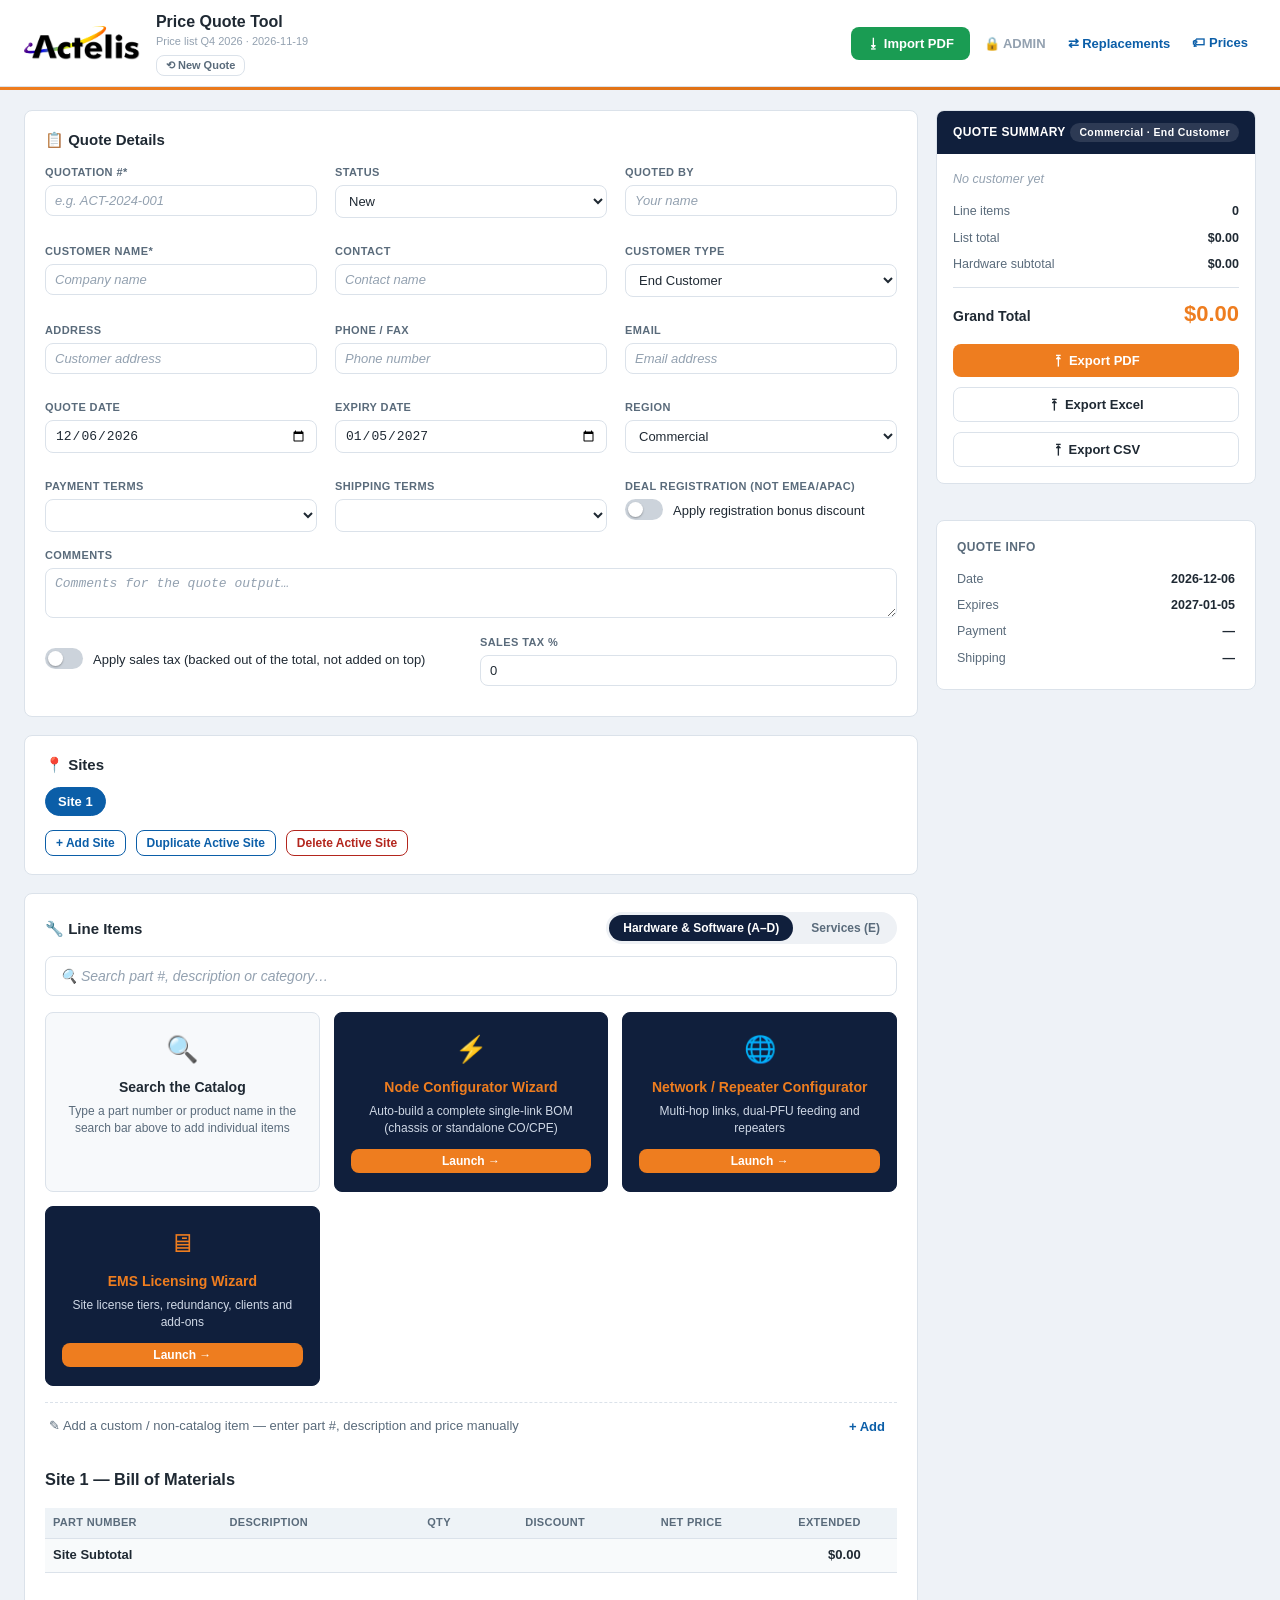
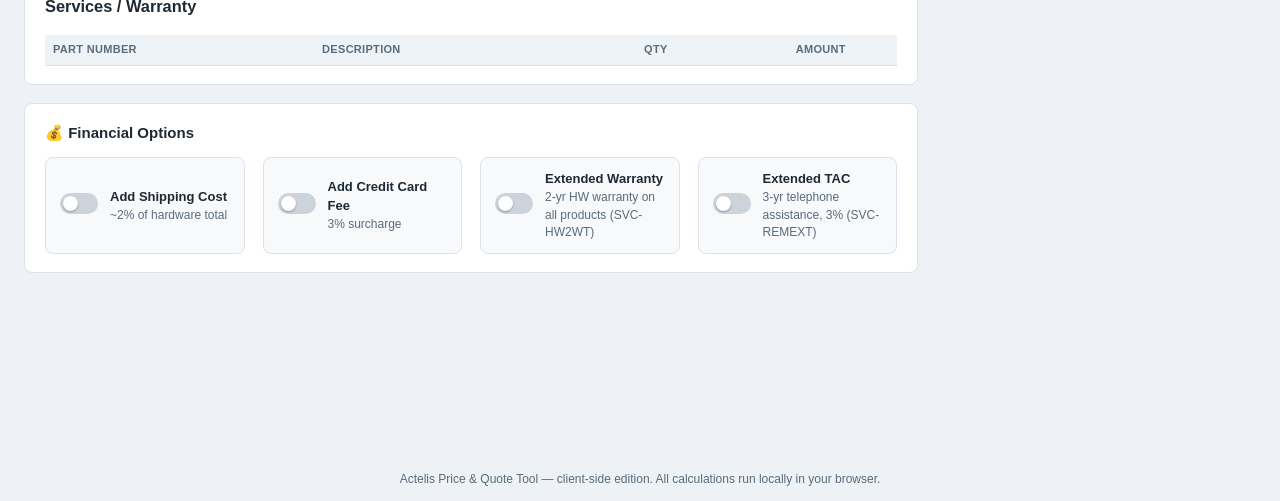
==== commit 4ed64c59: "Update to Access Price Tool v3.25 (Commercial/Federal regions, Q4 2026 pricing) Data: all tables re-" ====
--- a/index.html
+++ b/index.html
@@ -53,7 +53,7 @@
         <div class="field"><label for="q-paymentTerms">Payment Terms</label><select id="q-paymentTerms"></select></div>
         <div class="field"><label for="q-shippingTerms">Shipping Terms</label><select id="q-shippingTerms"></select></div>
         <div class="field" id="dealRegField">
-          <label for="dealRegistration">Deal Registration (NA only)</label>
+          <label for="dealRegistration">Deal Registration (not EMEA/APAC)</label>
           <div class="toggle-row"><label class="switch"><input type="checkbox" id="dealRegistration"><span class="slider"></span></label><span>Apply registration bonus discount</span></div>
         </div>
       </div>
@@ -79,8 +79,8 @@
       <div class="card-title-row">
         <h2 class="card-title">🔧 Line Items</h2>
         <div class="pill-tabs" id="lineItemTabs">
-          <button class="pill-tab active" data-tab="hardware">Hardware (A/B/C)</button>
-          <button class="pill-tab" data-tab="services">Services (D)</button>
+          <button class="pill-tab active" data-tab="hardware">Hardware &amp; Software (A–D)</button>
+          <button class="pill-tab" data-tab="services">Services (E)</button>
         </div>
       </div>
 
@@ -157,7 +157,7 @@
 
     <section class="card no-print">
       <h2 class="card-title">💰 Financial Options</h2>
-      <div class="grid grid-3 fin-options">
+      <div class="grid grid-4 fin-options">
         <div class="fin-option">
           <label class="switch"><input type="checkbox" id="finShipping"><span class="slider"></span></label>
           <div><div class="fin-title">Add Shipping Cost</div><div class="fin-sub">~2% of hardware total</div></div>
@@ -168,7 +168,11 @@
         </div>
         <div class="fin-option">
           <label class="switch"><input type="checkbox" id="finWarranty"><span class="slider"></span></label>
-          <div><div class="fin-title">Extended Warranty</div><div class="fin-sub">Included in quote output</div></div>
+          <div><div class="fin-title">Extended Warranty</div><div class="fin-sub">2-yr HW warranty on all products (SVC-HW2WT)</div></div>
+        </div>
+        <div class="fin-option">
+          <label class="switch"><input type="checkbox" id="finExtTac"><span class="slider"></span></label>
+          <div><div class="fin-title">Extended TAC</div><div class="fin-sub">3-yr telephone assistance, 3% (SVC-REMEXT)</div></div>
         </div>
       </div>
     </section>
@@ -177,7 +181,7 @@
 
   <div class="col-side no-print">
     <section class="card summary-card">
-      <div class="summary-header"><span>QUOTE SUMMARY</span><span class="summary-badge" id="summaryBadge">NA · End Customer</span></div>
+      <div class="summary-header"><span>QUOTE SUMMARY</span><span class="summary-badge" id="summaryBadge">Commercial · End Customer</span></div>
       <div class="summary-body">
         <div class="summary-customer" id="summaryCustomer">No customer yet</div>
         <div class="summary-row"><span>Line items</span><span id="summaryLineItems">0</span></div>
@@ -292,8 +296,11 @@
     <div class="modal-body">
       <div class="notice info">
         <strong>Recommended:</strong> upload a CSV/XLSX with columns:
-        <code>Old Part Number, New Part Number, Notes</code>. The current list already loaded is shown below —
-        add rows manually, or upload a file to merge in bulk.
+        <code>Old Part Number, New Part Number, AC/DC Adapter PN(s), Cable PN(s), Notes</code>. The AC/DC Adapter
+        and Cable columns are optional — separate multiple part numbers with a comma or semicolon — and only
+        needed to pin exactly which options the Node/Network Configurator wizards should offer for the new part
+        number (see below). The current list already loaded is shown below — add rows manually, or upload a file
+        to merge in bulk.
       </div>
       <div class="dropzone" id="replacementsDropzone">
         <input type="file" id="replacementsFileInput" accept=".csv,.xlsx" hidden>
@@ -307,9 +314,24 @@
         <div class="field"><label for="replNewPn">New Part Number</label><input id="replNewPn" type="text"></div>
         <div><button class="btn secondary small" id="replAddRowBtn">+ Add Row</button></div>
       </div>
+      <div class="grid grid-2" style="margin-bottom:6px">
+        <div class="field">
+          <label for="replAcdcPns">AC/DC Adapter PN(s) for the new part <span style="color:var(--text-muted);font-weight:400">(optional)</span></label>
+          <input id="replAcdcPns" type="text" placeholder="e.g. 506R61181, 506R61182">
+        </div>
+        <div class="field">
+          <label for="replCablePns">Cable PN(s) for the new part <span style="color:var(--text-muted);font-weight:400">(optional)</span></label>
+          <input id="replCablePns" type="text" placeholder="e.g. 504R60101">
+        </div>
+      </div>
+      <p style="color:var(--text-muted);font-size:12px;margin-top:0;margin-bottom:12px">
+        Filling these in tells the Node/Network Configurator wizards exactly which AC/DC Adapter and Cable options
+        to offer once this new part number is picked as the CO/Node model — overriding the wizard's automatic,
+        family-based guess for just those two fields. Leave blank to keep the wizard's automatic behavior.
+      </p>
 
       <table>
-        <thead><tr><th>Old Part #</th><th>New Part #</th><th>Notes</th><th></th></tr></thead>
+        <thead><tr><th>Old Part #</th><th>New Part #</th><th>AC/DC Adapter PN(s)</th><th>Cable PN(s)</th><th>Notes</th><th></th></tr></thead>
         <tbody id="replacementsTableBody"></tbody>
       </table>
     </div>
@@ -324,6 +346,7 @@
 <script src="js/vendor/xlsx.full.min.js"></script>
 <script src="js/vendor/pdfjs.min.js"></script>
 <script src="js/data.js"></script>
+<script src="js/compat-matrix.js"></script>
 <script src="js/discount.js"></script>
 <script src="js/quote.js"></script>
 <script src="js/wizard-ems.js"></script>
